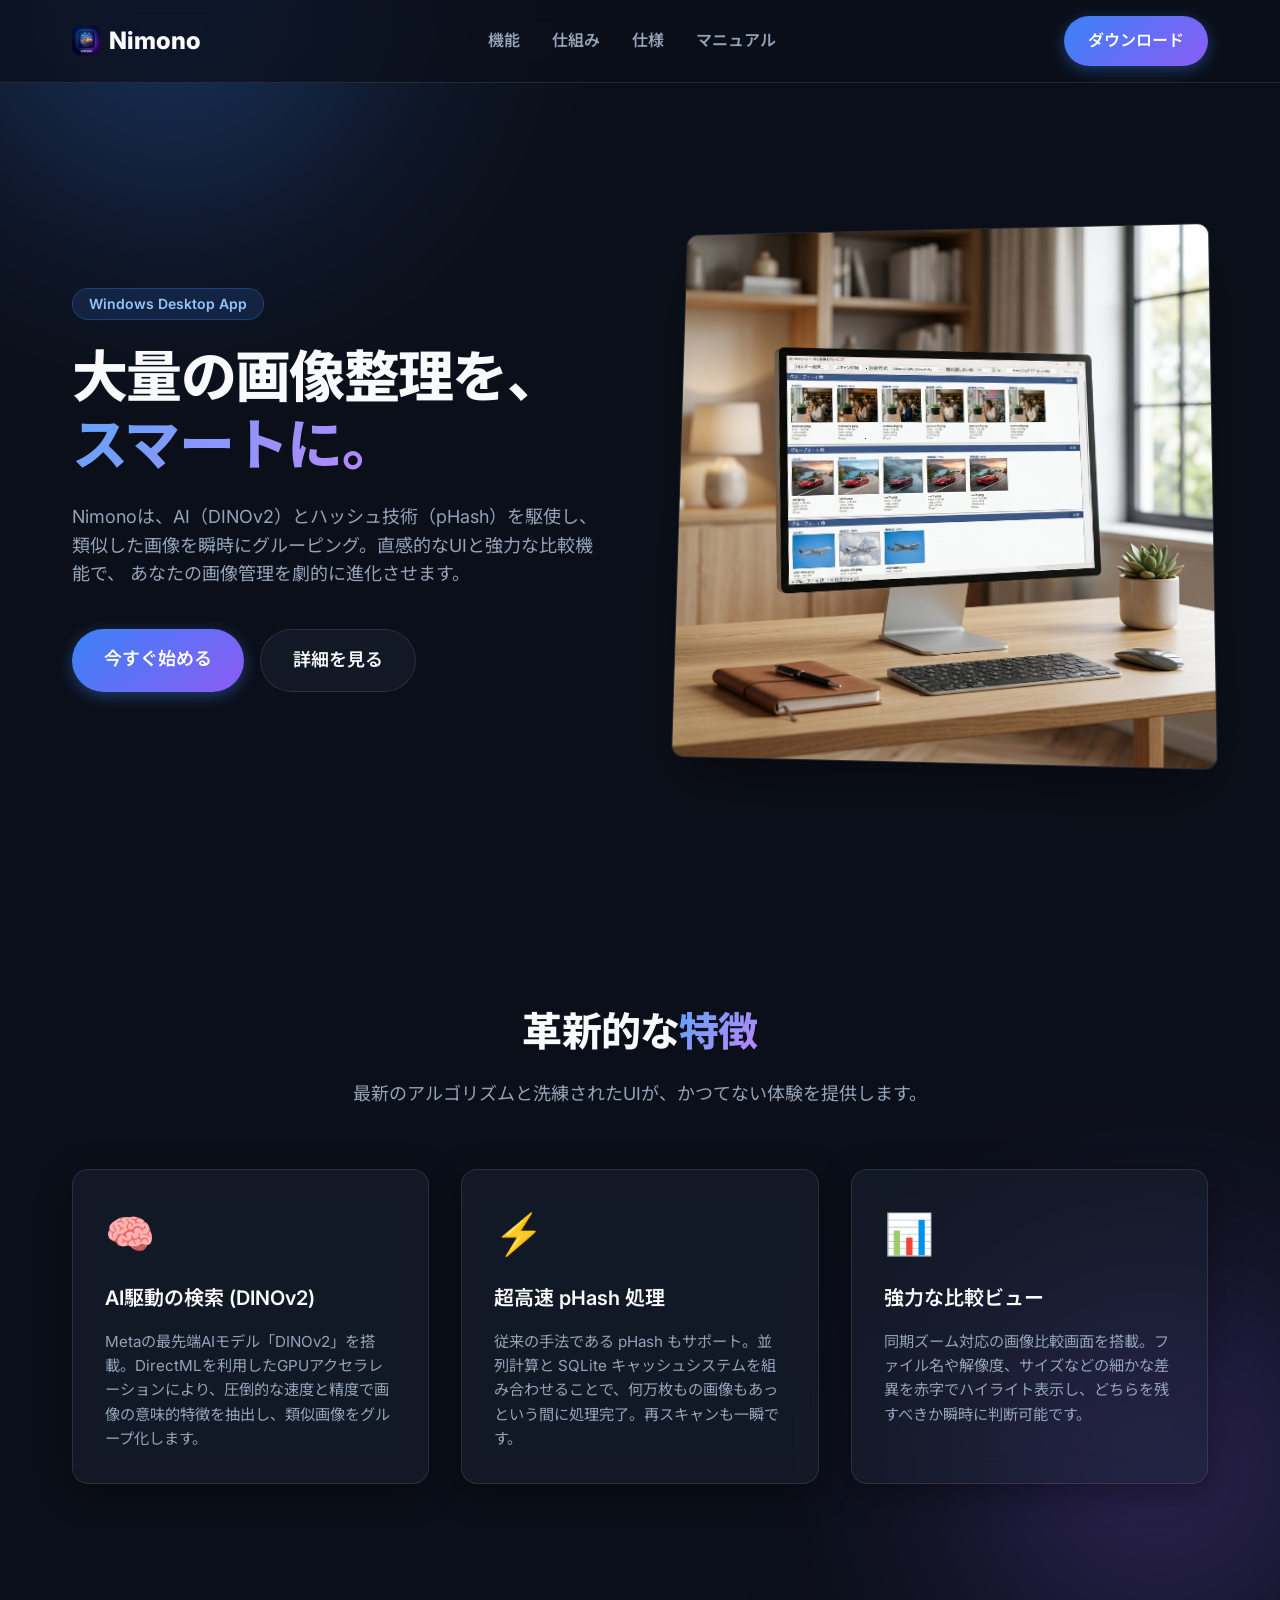
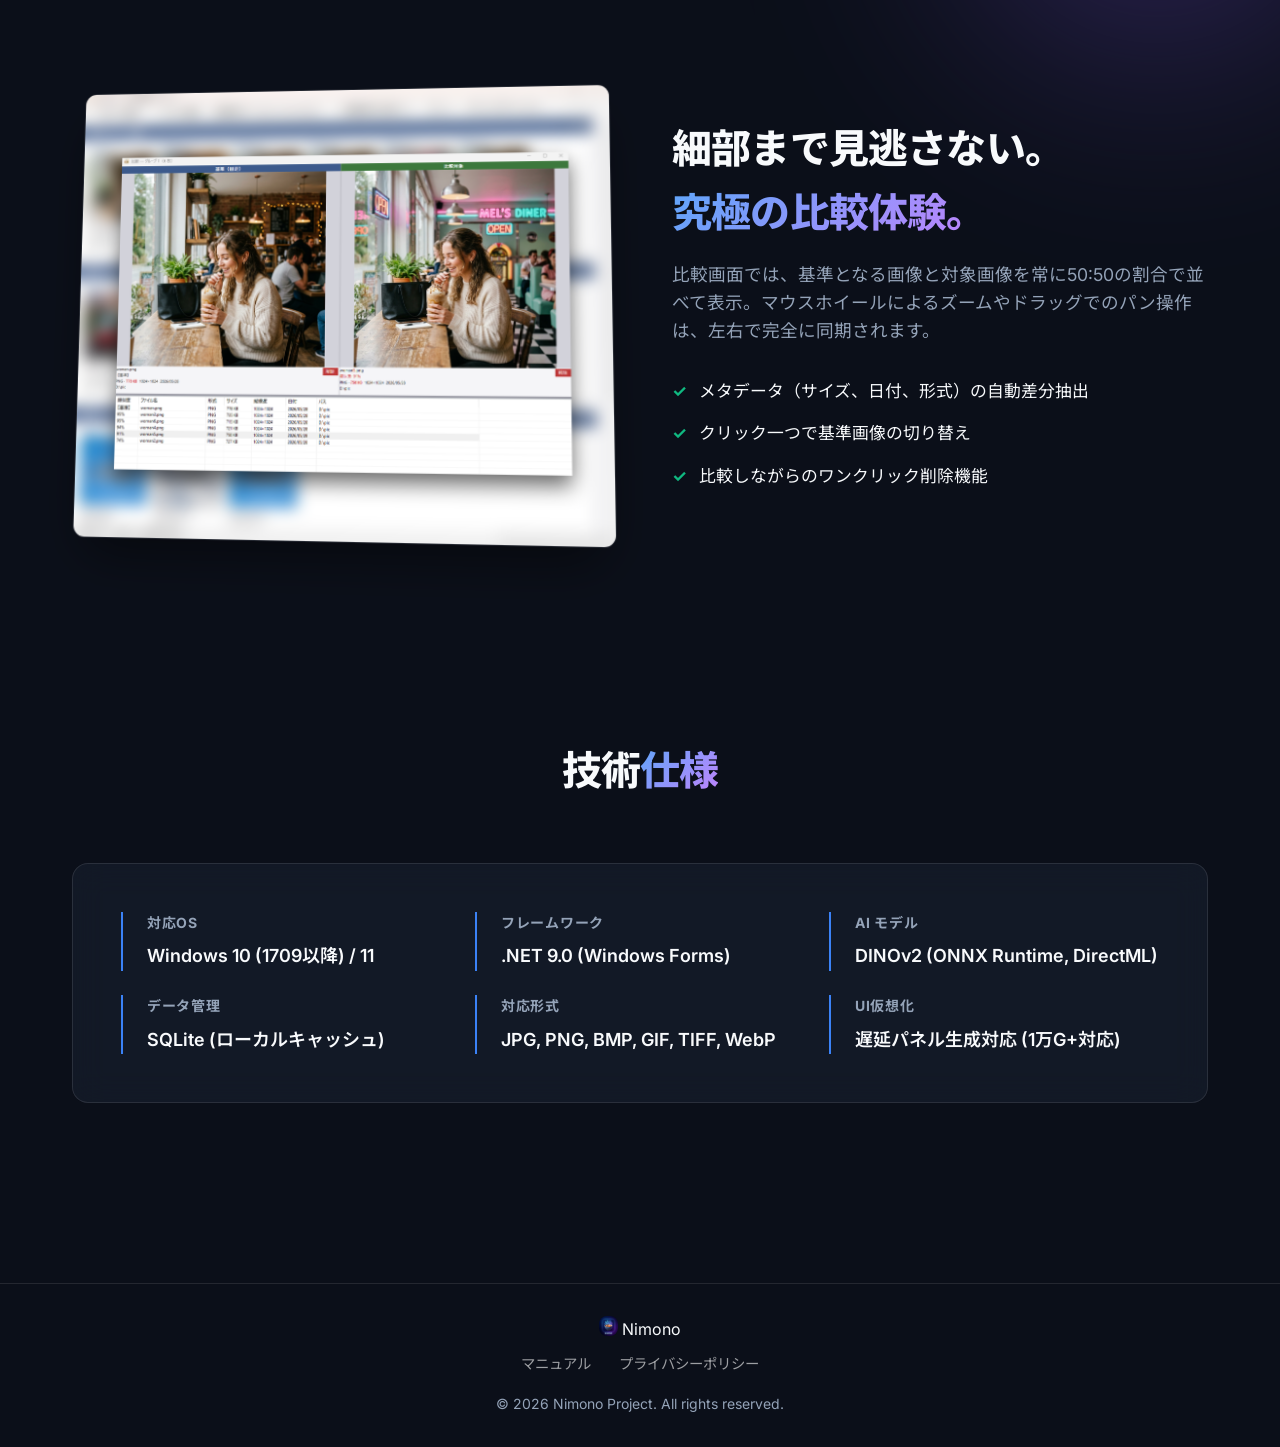
==== index.html @ a0f6e67c "docs: マニュアル(manual.html)と各種画像アセットを追加しプロジェクト構造を整理" ====
<!DOCTYPE html>
<html lang="ja">
<head>
    <meta charset="UTF-8">
    <meta name="viewport" content="width=device-width, initial-scale=1.0">
    <title>Nimono - 最先端の画像類似検索・グルーピングツール</title>
    <meta name="description" content="Nimonoは、DINOv2やpHashを利用して超高速に画像を整理・比較するWindowsデスクトップ向けアプリケーションです。">
    <link rel="preconnect" href="https://fonts.googleapis.com">
    <link rel="preconnect" href="https://fonts.gstatic.com" crossorigin>
    <link href="https://fonts.googleapis.com/css2?family=Inter:wght@300;400;600;800&family=Noto+Sans+JP:wght@300;400;600;800&display=swap" rel="stylesheet">
    <link rel="stylesheet" href="styles.css">
</head>
<body>
    <!-- Background Elements -->
    <div class="bg-shape shape-1"></div>
    <div class="bg-shape shape-2"></div>
    
    <!-- Header / Navigation -->
    <header class="glass-header">
        <div class="container header-container">
            <div class="logo">
                <img src="assets/Square44x44Logo.png" alt="Nimono" class="logo-icon" style="height: 1.2em; width: auto; border-radius: 8px;"> Nimono
            </div>
            <nav>
                <ul class="nav-links">
                    <li><a href="#features">機能</a></li>
                    <li><a href="#how-it-works">仕組み</a></li>
                    <li><a href="#specs">仕様</a></li>
                    <li><a href="manual.html">マニュアル</a></li>
                </ul>
            </nav>
            <a href="https://apps.microsoft.com/detail/9NK0KCN19QNZ?hl=ja-jp&gl=JP&ocid=pdpshare" class="btn btn-primary" target="_blank" rel="noopener noreferrer">ダウンロード</a>
        </div>
    </header>

    <!-- Hero Section -->
    <section class="hero">
        <div class="container hero-container">
            <div class="hero-content animate-on-scroll slide-up">
                <div class="badge">Windows Desktop App</div>
                <h1 class="hero-title">大量の画像整理を、<br><span class="text-gradient">スマートに。</span></h1>
                <p class="hero-description">
                    Nimonoは、AI（DINOv2）とハッシュ技術（pHash）を駆使し、
                    類似した画像を瞬時にグルーピング。直感的なUIと強力な比較機能で、
                    あなたの画像管理を劇的に進化させます。
                </p>
                <div class="hero-actions">
                    <a href="https://apps.microsoft.com/detail/9NK0KCN19QNZ?hl=ja-jp&gl=JP&ocid=pdpshare" class="btn btn-primary btn-large" target="_blank" rel="noopener noreferrer">今すぐ始める</a>
                    <a href="#features" class="btn btn-secondary btn-large">詳細を見る</a>
                </div>
            </div>
            <div class="hero-image animate-on-scroll slide-up delay-1">
                <div class="mockup-container">
                    <img src="assets/hero_mockup.png" alt="Nimono Main UI" class="mockup-img">
                </div>
            </div>
        </div>
    </section>

    <!-- Features Section -->
    <section id="features" class="features section-padding">
        <div class="container">
            <div class="section-header animate-on-scroll slide-up">
                <h2 class="section-title">革新的な<span class="text-gradient">特徴</span></h2>
                <p class="section-subtitle">最新のアルゴリズムと洗練されたUIが、かつてない体験を提供します。</p>
            </div>
            
            <div class="features-grid">
                <!-- Feature 1 -->
                <div class="feature-card glass-card animate-on-scroll slide-up delay-1">
                    <div class="feature-icon">🧠</div>
                    <h3 class="feature-title">AI駆動の検索 (DINOv2)</h3>
                    <p class="feature-desc">
                        Metaの最先端AIモデル「DINOv2」を搭載。DirectMLを利用したGPUアクセラレーションにより、圧倒的な速度と精度で画像の意味的特徴を抽出し、類似画像をグループ化します。
                    </p>
                </div>
                
                <!-- Feature 2 -->
                <div class="feature-card glass-card animate-on-scroll slide-up delay-2">
                    <div class="feature-icon">⚡</div>
                    <h3 class="feature-title">超高速 pHash 処理</h3>
                    <p class="feature-desc">
                        従来の手法である pHash もサポート。並列計算と SQLite キャッシュシステムを組み合わせることで、何万枚もの画像もあっという間に処理完了。再スキャンも一瞬です。
                    </p>
                </div>
                
                <!-- Feature 3 -->
                <div class="feature-card glass-card animate-on-scroll slide-up delay-3">
                    <div class="feature-icon">📊</div>
                    <h3 class="feature-title">強力な比較ビュー</h3>
                    <p class="feature-desc">
                        同期ズーム対応の画像比較画面を搭載。ファイル名や解像度、サイズなどの細かな差異を赤字でハイライト表示し、どちらを残すべきか瞬時に判断可能です。
                    </p>
                </div>
            </div>
        </div>
    </section>

    <!-- Deep Dive: Comparison -->
    <section class="deep-dive section-padding">
        <div class="container deep-dive-container">
            <div class="deep-dive-image animate-on-scroll slide-right">
                <div class="mockup-container">
                    <img src="assets/composite_mockup.png" alt="Nimono Comparison UI" class="mockup-img">
                </div>
            </div>
            <div class="deep-dive-content animate-on-scroll slide-left">
                <h2 class="section-title">細部まで見逃さない。<br><span class="text-gradient">究極の比較体験。</span></h2>
                <p class="deep-dive-desc">
                    比較画面では、基準となる画像と対象画像を常に50:50の割合で並べて表示。マウスホイールによるズームやドラッグでのパン操作は、左右で完全に同期されます。
                </p>
                <ul class="feature-list">
                    <li><span class="check">✓</span> メタデータ（サイズ、日付、形式）の自動差分抽出</li>
                    <li><span class="check">✓</span> クリック一つで基準画像の切り替え</li>
                    <li><span class="check">✓</span> 比較しながらのワンクリック削除機能</li>
                </ul>
            </div>
        </div>
    </section>

    <!-- Technical Specs Section -->
    <section id="specs" class="specs section-padding">
        <div class="container">
            <div class="section-header animate-on-scroll slide-up">
                <h2 class="section-title">技術<span class="text-gradient">仕様</span></h2>
            </div>
            
            <div class="specs-grid animate-on-scroll slide-up delay-1">
                <div class="spec-item">
                    <h4 class="spec-label">対応OS</h4>
                    <p class="spec-value">Windows 10 (1709以降) / 11</p>
                </div>
                <div class="spec-item">
                    <h4 class="spec-label">フレームワーク</h4>
                    <p class="spec-value">.NET 9.0 (Windows Forms)</p>
                </div>
                <div class="spec-item">
                    <h4 class="spec-label">AI モデル</h4>
                    <p class="spec-value">DINOv2 (ONNX Runtime, DirectML)</p>
                </div>
                <div class="spec-item">
                    <h4 class="spec-label">データ管理</h4>
                    <p class="spec-value">SQLite (ローカルキャッシュ)</p>
                </div>
                <div class="spec-item">
                    <h4 class="spec-label">対応形式</h4>
                    <p class="spec-value">JPG, PNG, BMP, GIF, TIFF, WebP</p>
                </div>
                <div class="spec-item">
                    <h4 class="spec-label">UI仮想化</h4>
                    <p class="spec-value">遅延パネル生成対応 (1万G+対応)</p>
                </div>
            </div>
        </div>
    </section>

    <!-- Footer -->
    <footer class="footer glass-footer">
        <div class="container footer-container" style="display: flex; flex-direction: column; align-items: center; gap: 8px;">
            <div class="footer-logo">
                <img src="assets/Square44x44Logo.png" alt="Nimono" class="logo-icon" style="height: 1.2em; width: auto; border-radius: 8px;"> Nimono
            </div>
            <div class="footer-links" style="margin-bottom: 8px;">
                <a href="manual.html" style="color: rgba(255,255,255,0.6); text-decoration: none; margin-right: 24px; font-size: 0.9rem; transition: color 0.2s;" onmouseover="this.style.color='#fff'" onmouseout="this.style.color='rgba(255,255,255,0.6)'">マニュアル</a>
                <a href="privacy_policy.html" style="color: rgba(255,255,255,0.6); text-decoration: none; font-size: 0.9rem; transition: color 0.2s;" onmouseover="this.style.color='#fff'" onmouseout="this.style.color='rgba(255,255,255,0.6)'">プライバシーポリシー</a>
            </div>
            <p class="copyright">© 2026 Nimono Project. All rights reserved.</p>
        </div>
    </footer>

    <script src="script.js"></script>
</body>
</html>
---- styles.css ----
:root {
    /* Color Palette */
    --bg-color: #0b0f19;
    --text-primary: #f8fafc;
    --text-secondary: #94a3b8;
    
    --primary-color: #3b82f6;
    --primary-hover: #2563eb;
    --secondary-color: #8b5cf6;
    
    --glass-bg: rgba(30, 41, 59, 0.4);
    --glass-border: rgba(255, 255, 255, 0.1);
    --glass-shadow: 0 8px 32px 0 rgba(0, 0, 0, 0.37);
    
    /* Typography */
    --font-main: 'Inter', 'Noto Sans JP', sans-serif;
    
    /* Animation */
    --transition-fast: 0.2s ease;
    --transition-normal: 0.4s ease;
    --transition-slow: 0.8s cubic-bezier(0.22, 1, 0.36, 1);
}

* {
    margin: 0;
    padding: 0;
    box-sizing: border-box;
}

body {
    font-family: var(--font-main);
    background-color: var(--bg-color);
    color: var(--text-primary);
    line-height: 1.6;
    overflow-x: hidden;
    position: relative;
}

/* Background Animated Shapes */
.bg-shape {
    position: absolute;
    border-radius: 50%;
    filter: blur(120px);
    z-index: -1;
    opacity: 0.5;
    animation: float 20s infinite alternate ease-in-out;
}

.shape-1 {
    top: -10%;
    left: -10%;
    width: 600px;
    height: 600px;
    background: radial-gradient(circle, var(--primary-color) 0%, transparent 70%);
}

.shape-2 {
    top: 40%;
    right: -10%;
    width: 500px;
    height: 500px;
    background: radial-gradient(circle, var(--secondary-color) 0%, transparent 70%);
    animation-delay: -5s;
}

@keyframes float {
    0% { transform: translate(0, 0) scale(1); }
    100% { transform: translate(50px, 50px) scale(1.1); }
}

/* Layout Utilities */
.container {
    max-width: 1200px;
    margin: 0 auto;
    padding: 0 2rem;
}

.section-padding {
    padding: 100px 0;
}

/* Typography Utilities */
.text-gradient {
    background: linear-gradient(135deg, #60a5fa, #c084fc);
    -webkit-background-clip: text;
    -webkit-text-fill-color: transparent;
    background-clip: text;
}

.section-header {
    text-align: center;
    margin-bottom: 60px;
}

.section-title {
    font-size: 2.5rem;
    font-weight: 800;
    margin-bottom: 1rem;
    letter-spacing: -0.02em;
}

.section-subtitle {
    font-size: 1.125rem;
    color: var(--text-secondary);
    max-width: 600px;
    margin: 0 auto;
}

/* Buttons */
.btn {
    display: inline-block;
    padding: 0.75rem 1.5rem;
    border-radius: 9999px;
    font-weight: 600;
    text-decoration: none;
    transition: var(--transition-normal);
    cursor: pointer;
    border: none;
    font-family: inherit;
    font-size: 1rem;
}

.btn-large {
    padding: 1rem 2rem;
    font-size: 1.125rem;
}

.btn-primary {
    background: linear-gradient(135deg, var(--primary-color), var(--secondary-color));
    color: white;
    box-shadow: 0 4px 15px rgba(59, 130, 246, 0.4);
}

.btn-primary:hover {
    transform: translateY(-2px);
    box-shadow: 0 6px 20px rgba(59, 130, 246, 0.6);
}

.btn-secondary {
    background: var(--glass-bg);
    color: var(--text-primary);
    border: 1px solid var(--glass-border);
    backdrop-filter: blur(10px);
}

.btn-secondary:hover {
    background: rgba(255, 255, 255, 0.1);
    transform: translateY(-2px);
}

/* Header */
.glass-header {
    position: fixed;
    top: 0;
    width: 100%;
    z-index: 1000;
    background: rgba(11, 15, 25, 0.7);
    backdrop-filter: blur(12px);
    border-bottom: 1px solid var(--glass-border);
    padding: 1rem 0;
    transition: var(--transition-normal);
}

.header-container {
    display: flex;
    justify-content: space-between;
    align-items: center;
}

.logo {
    font-size: 1.5rem;
    font-weight: 800;
    display: flex;
    align-items: center;
    gap: 0.5rem;
}

.nav-links {
    display: flex;
    list-style: none;
    gap: 2rem;
}

.nav-links a {
    color: var(--text-secondary);
    text-decoration: none;
    font-weight: 600;
    transition: var(--transition-fast);
}

.nav-links a:hover {
    color: var(--text-primary);
}

/* Hero Section */
.hero {
    min-height: 100vh;
    display: flex;
    align-items: center;
    padding-top: 80px; /* Header offset */
}

.hero-container {
    display: grid;
    grid-template-columns: 1fr 1fr;
    gap: 4rem;
    align-items: center;
}

.badge {
    display: inline-block;
    padding: 0.25rem 1rem;
    background: rgba(59, 130, 246, 0.15);
    border: 1px solid rgba(59, 130, 246, 0.3);
    color: #93c5fd;
    border-radius: 9999px;
    font-size: 0.875rem;
    font-weight: 600;
    margin-bottom: 1.5rem;
}

.hero-title {
    font-size: 3.5rem;
    font-weight: 800;
    line-height: 1.2;
    margin-bottom: 1.5rem;
    letter-spacing: -0.03em;
}

.hero-description {
    font-size: 1.125rem;
    color: var(--text-secondary);
    margin-bottom: 2.5rem;
}

.hero-actions {
    display: flex;
    gap: 1rem;
}

/* Mockup Display */
.mockup-container {
    position: relative;
    border-radius: 12px;
    overflow: hidden;
    box-shadow: 0 25px 50px -12px rgba(0, 0, 0, 0.5);
    border: 1px solid var(--glass-border);
    transform: perspective(1000px) rotateY(-5deg) rotateX(5deg);
    transition: var(--transition-normal);
}

.mockup-container:hover {
    transform: perspective(1000px) rotateY(0) rotateX(0);
}

.mockup-img {
    width: 100%;
    height: auto;
    display: block;
}

/* Features Section */
.features-grid {
    display: grid;
    grid-template-columns: repeat(3, 1fr);
    gap: 2rem;
}

.glass-card {
    background: var(--glass-bg);
    backdrop-filter: blur(16px);
    border: 1px solid var(--glass-border);
    border-radius: 16px;
    padding: 2rem;
    box-shadow: var(--glass-shadow);
    transition: var(--transition-normal);
}

.glass-card:hover {
    transform: translateY(-5px);
    background: rgba(40, 55, 75, 0.5);
    border-color: rgba(255, 255, 255, 0.2);
}

.feature-icon {
    font-size: 2.5rem;
    margin-bottom: 1rem;
}

.feature-title {
    font-size: 1.25rem;
    font-weight: 600;
    margin-bottom: 1rem;
}

.feature-desc {
    color: var(--text-secondary);
    font-size: 0.95rem;
}

/* Deep Dive (Comparison) Section */
.deep-dive-container {
    display: grid;
    grid-template-columns: 1fr 1fr;
    gap: 4rem;
    align-items: center;
}

.feature-list {
    list-style: none;
    margin-top: 2rem;
}

.feature-list li {
    margin-bottom: 1rem;
    display: flex;
    align-items: center;
    gap: 0.75rem;
    font-size: 1.05rem;
}

.check {
    color: #10b981;
    font-weight: bold;
}

.deep-dive-desc {
    color: var(--text-secondary);
    font-size: 1.1rem;
}

/* Specs Section */
.specs-grid {
    display: grid;
    grid-template-columns: repeat(auto-fit, minmax(250px, 1fr));
    gap: 1.5rem;
    background: var(--glass-bg);
    backdrop-filter: blur(16px);
    border: 1px solid var(--glass-border);
    border-radius: 16px;
    padding: 3rem;
}

.spec-item {
    border-left: 2px solid var(--primary-color);
    padding-left: 1.5rem;
}

.spec-label {
    color: var(--text-secondary);
    font-size: 0.875rem;
    text-transform: uppercase;
    letter-spacing: 0.05em;
    margin-bottom: 0.5rem;
}

.spec-value {
    font-size: 1.125rem;
    font-weight: 600;
}

/* Footer */
.glass-footer {
    border-top: 1px solid var(--glass-border);
    padding: 2rem 0;
    margin-top: 5rem;
}

.footer-container {
    display: flex;
    justify-content: space-between;
    align-items: center;
}

.copyright {
    color: var(--text-secondary);
    font-size: 0.875rem;
}

/* Animation Classes */
.animate-on-scroll {
    opacity: 0;
    visibility: hidden;
}

.slide-up {
    transform: translateY(30px);
}

.slide-right {
    transform: translateX(-30px);
}

.slide-left {
    transform: translateX(30px);
}

.is-visible {
    opacity: 1;
    visibility: visible;
    transform: translate(0);
    transition: opacity var(--transition-slow), transform var(--transition-slow);
}

.delay-1 { transition-delay: 0.1s; }
.delay-2 { transition-delay: 0.2s; }
.delay-3 { transition-delay: 0.3s; }

/* Responsive */
@media (max-width: 992px) {
    .hero-container, .deep-dive-container {
        grid-template-columns: 1fr;
        text-align: center;
    }
    
    .hero-title {
        font-size: 2.75rem;
    }
    
    .hero-actions {
        justify-content: center;
    }
    
    .nav-links {
        display: none;
    }
    
    .features-grid {
        grid-template-columns: 1fr;
    }
    
    .deep-dive-image {
        order: -1;
    }
    
    .feature-list li {
        justify-content: center;
    }
}
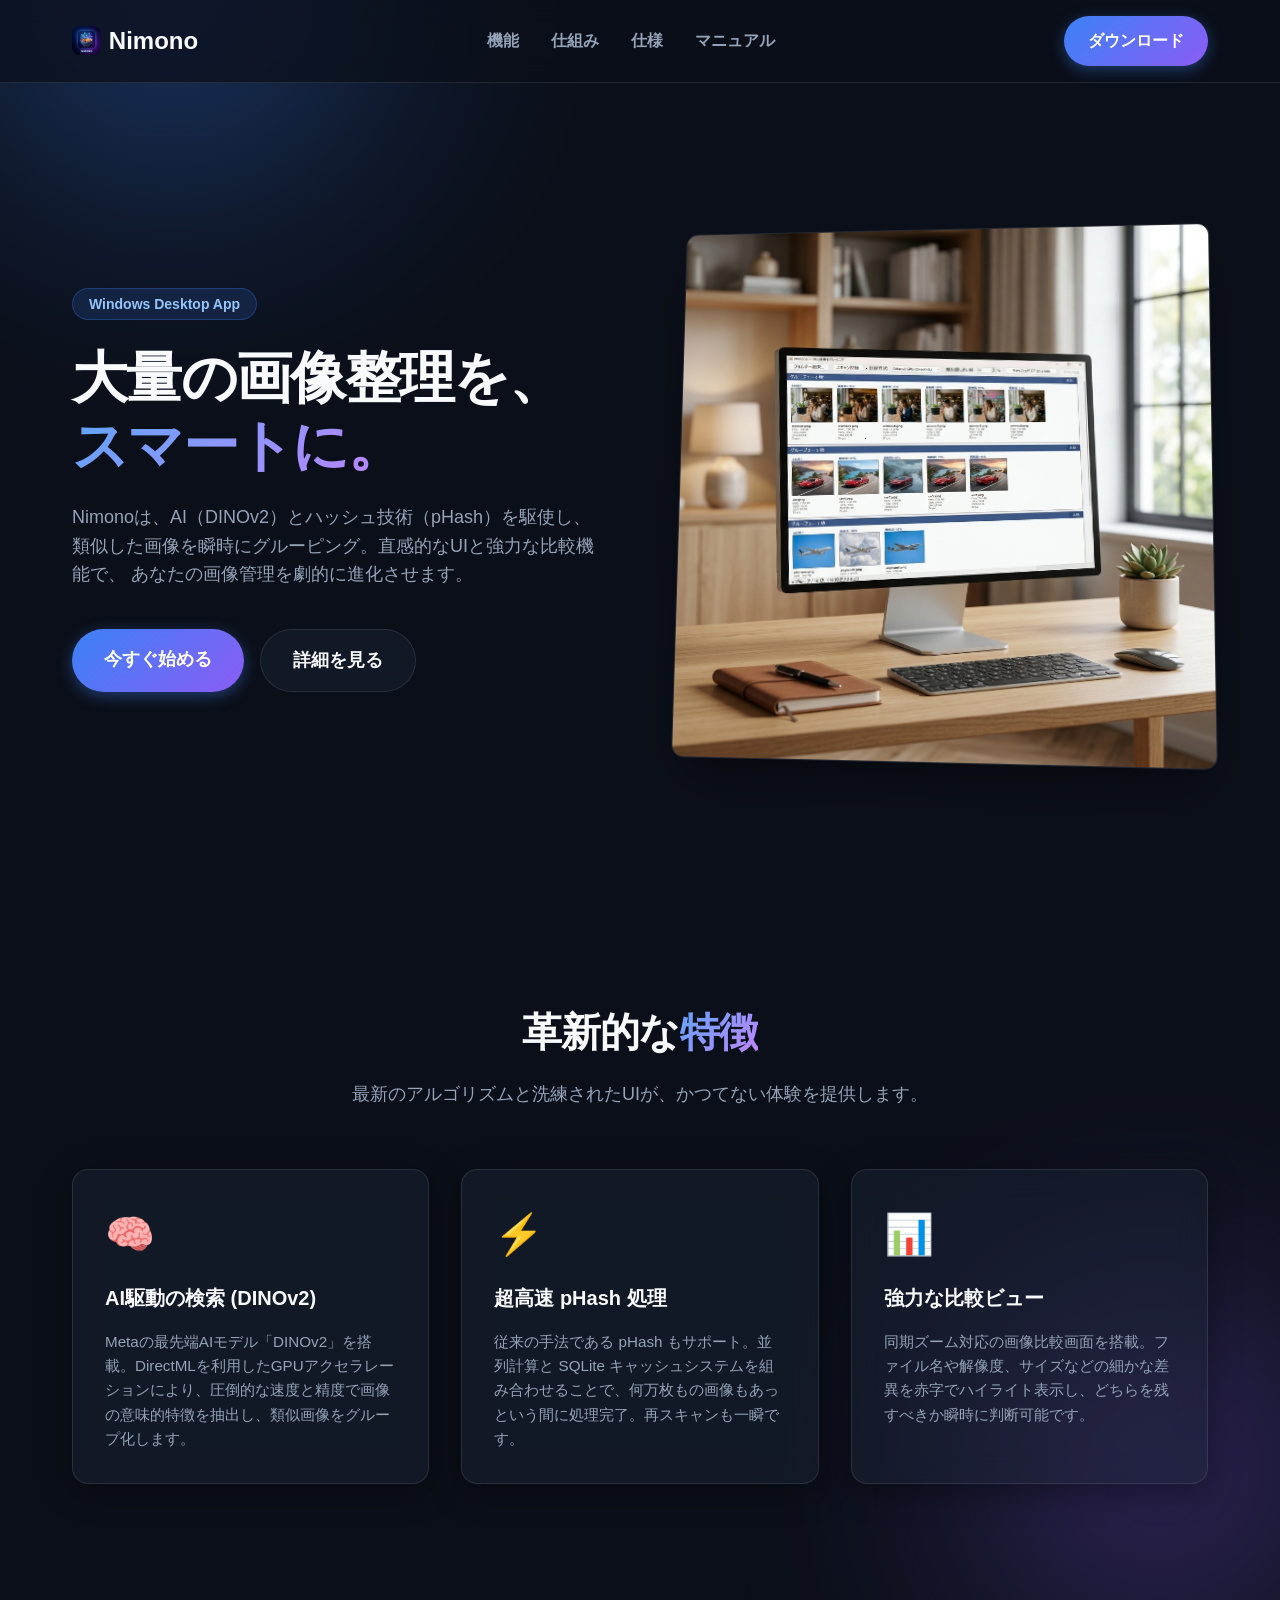
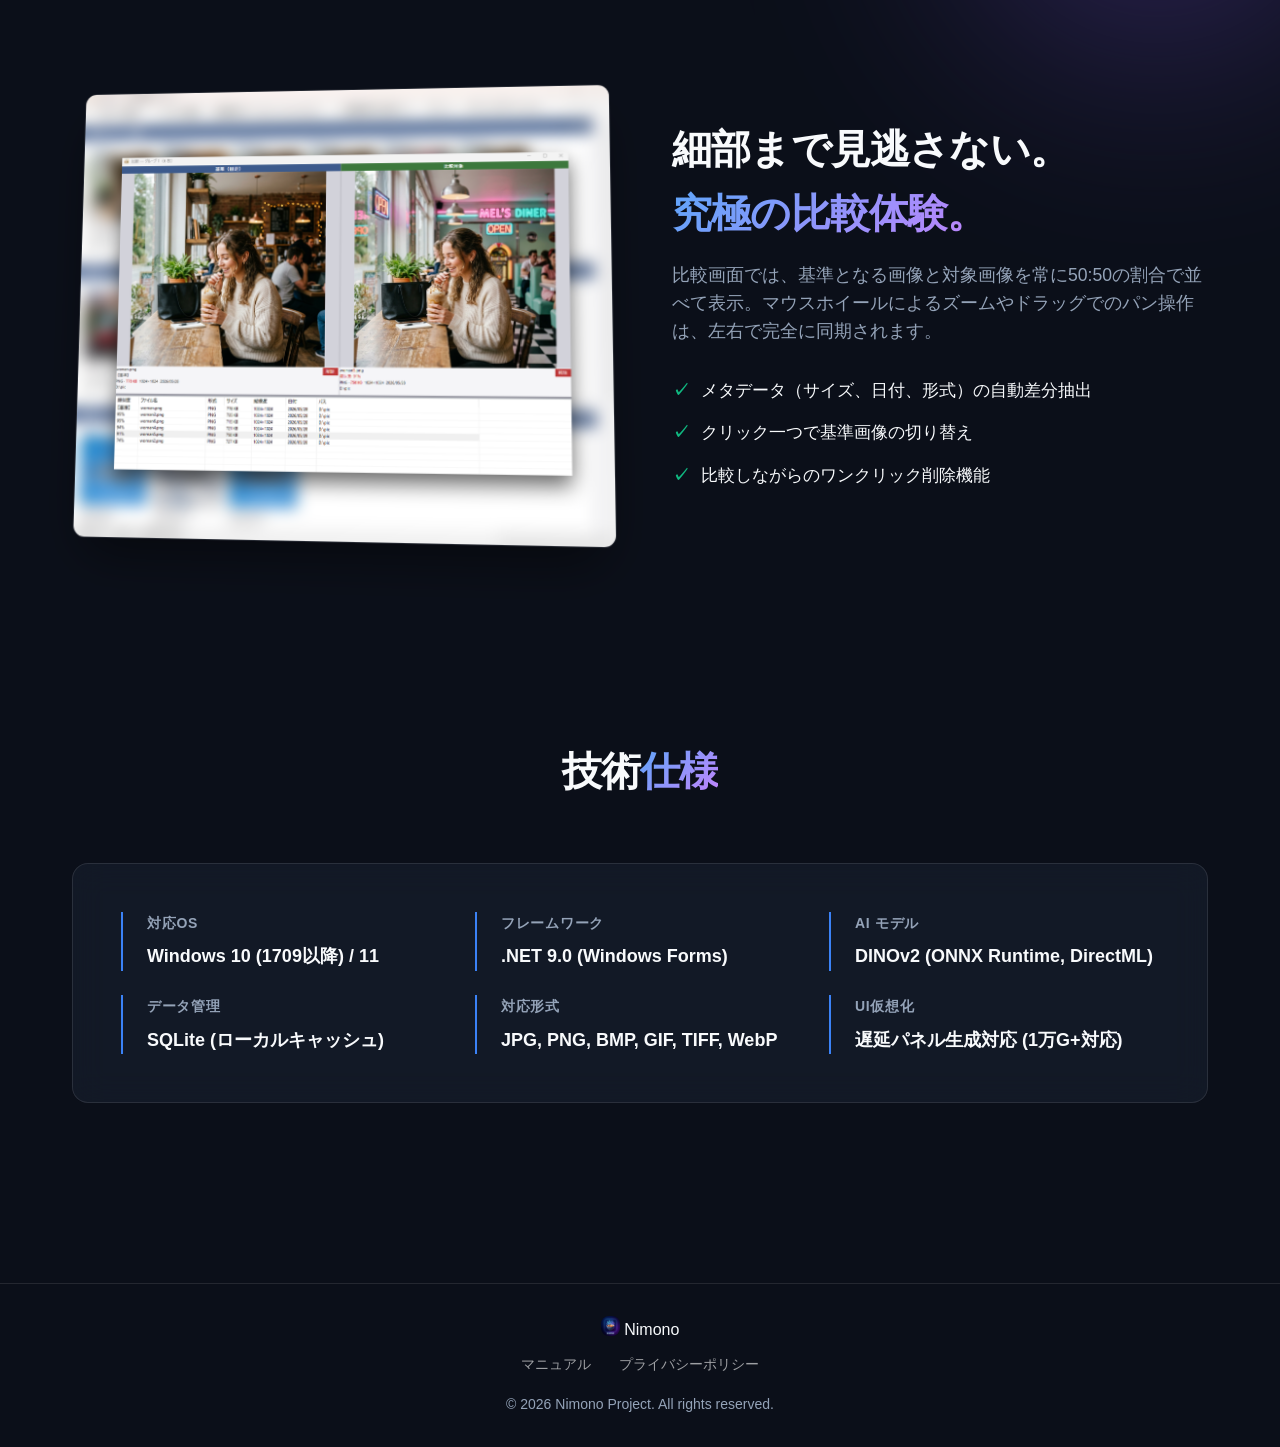
==== commit 97eb50d5: "v1.0.3.0へのバージョンアップおよびWeb用ファビコンの設定" ====
--- a/index.html
+++ b/index.html
@@ -7,7 +7,9 @@
     <meta name="description" content="Nimonoは、DINOv2やpHashを利用して超高速に画像を整理・比較するWindowsデスクトップ向けアプリケーションです。">
     <link rel="preconnect" href="https://fonts.googleapis.com">
     <link rel="preconnect" href="https://fonts.gstatic.com" crossorigin>
-    <link href="https://fonts.googleapis.com/css2?family=Inter:wght@300;400;600;800&family=Noto+Sans+JP:wght@300;400;600;800&display=swap" rel="stylesheet">
+    <link rel="icon" type="image/png" sizes="32x32" href="assets/Square44x44Logo.png">
+    <link rel="icon" type="image/png" sizes="180x180" href="assets/Square300x300Logo.png">
+    <link rel="apple-touch-icon" href="assets/Square300x300Logo.png">
     <link rel="stylesheet" href="styles.css">
 </head>
 <body>
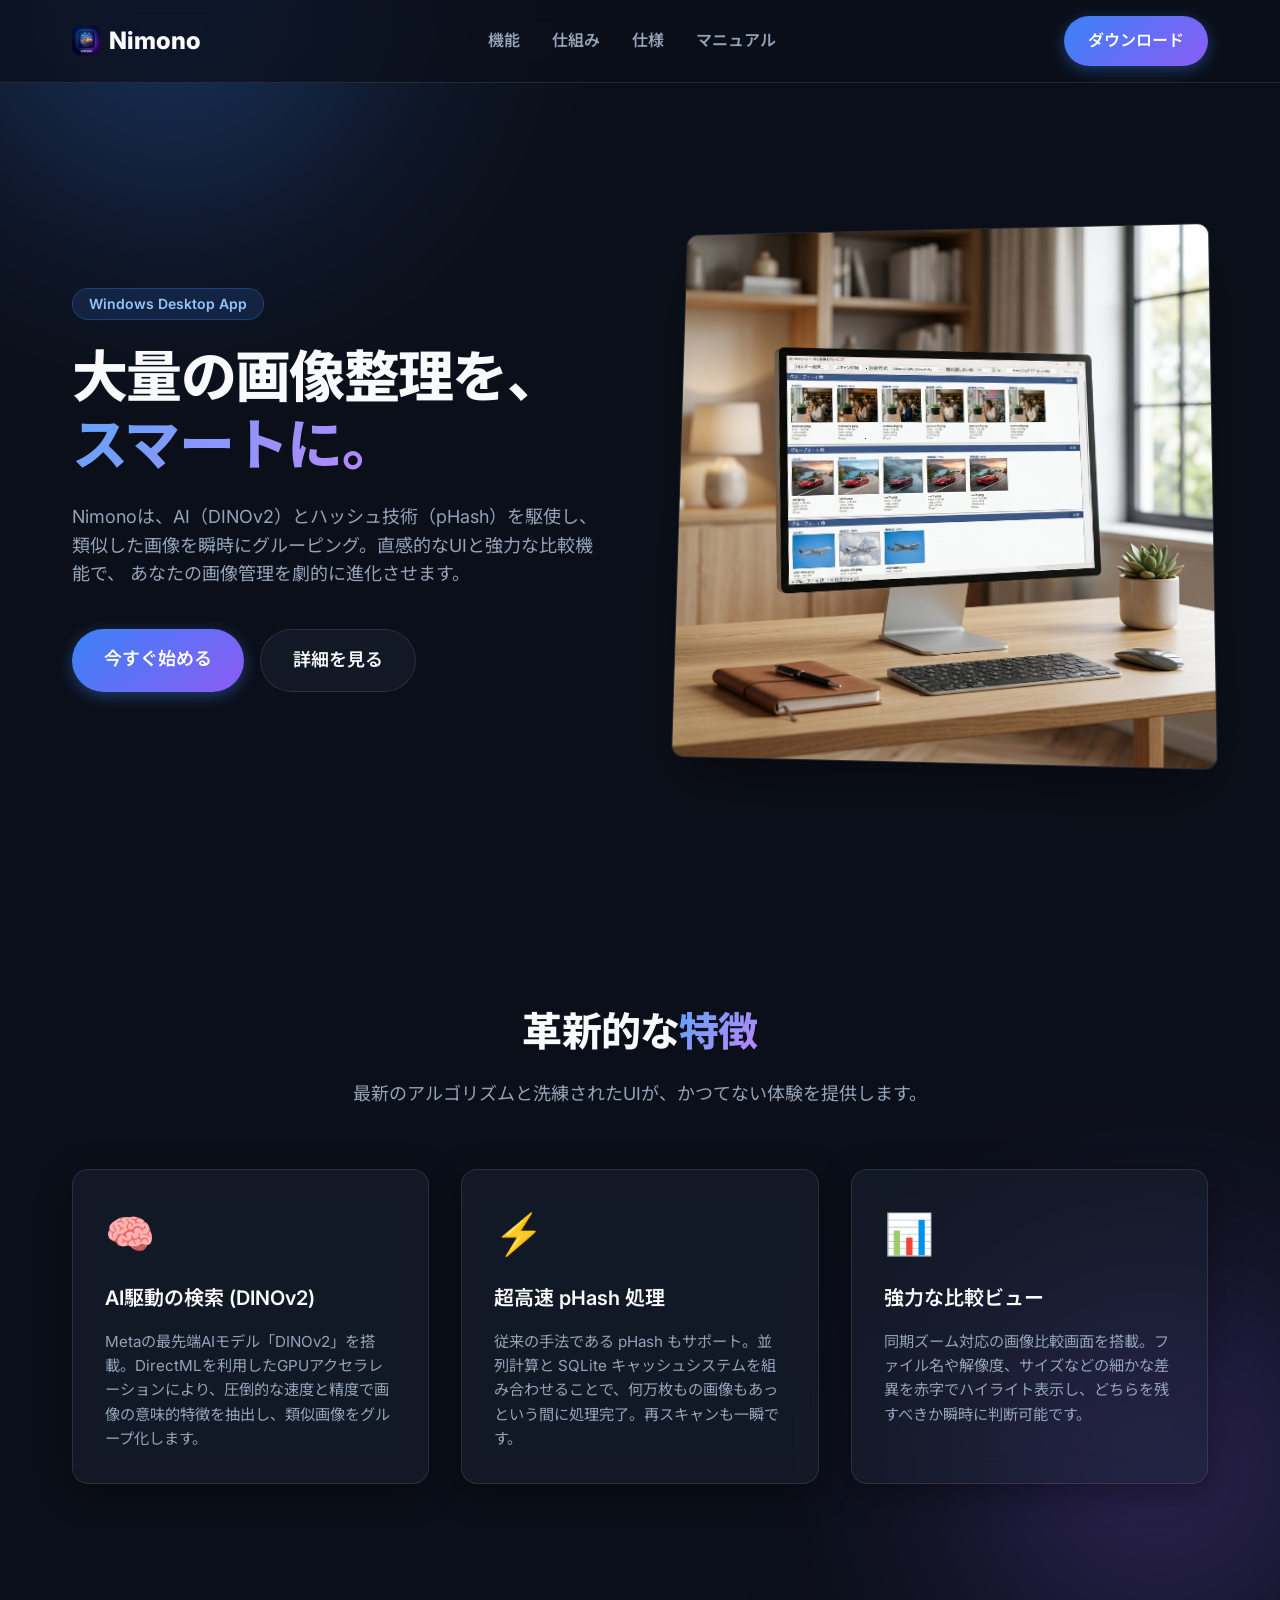
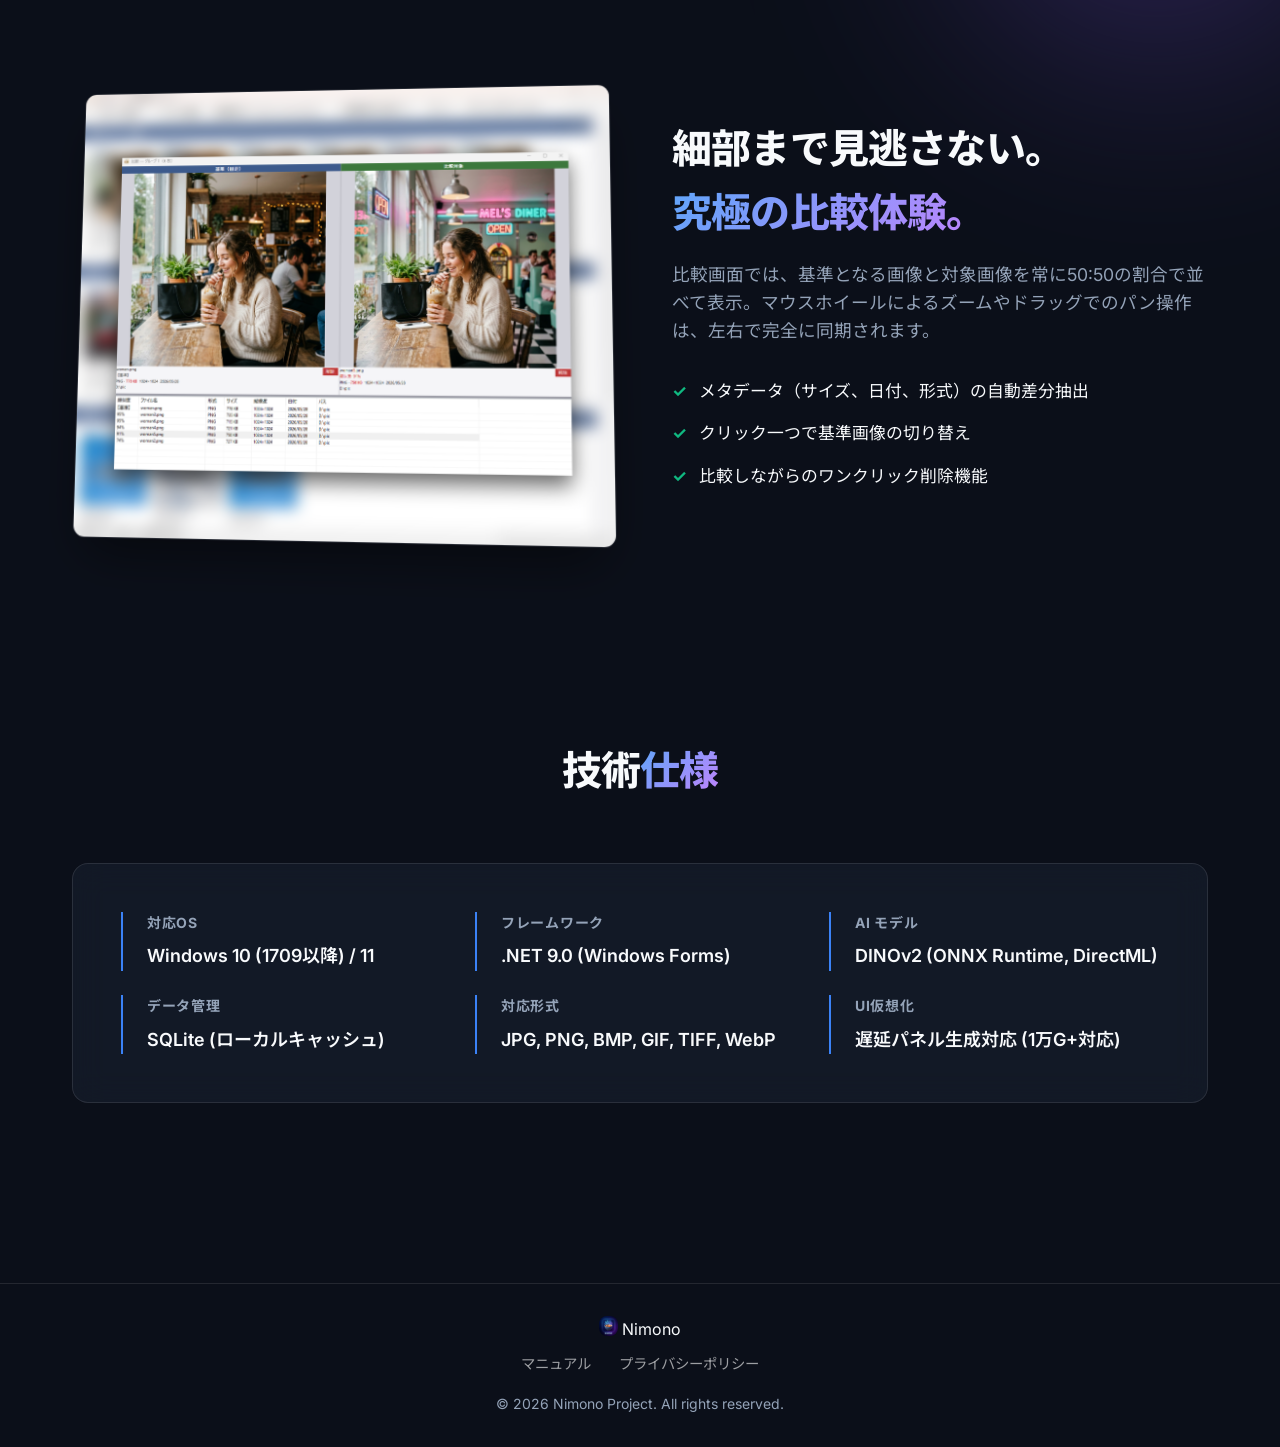
==== commit fd645fd3: "fix(web): index.html と privacy_policy.html の Google Fonts の link を復旧 97eb50d でファビコンの link を追加した際、Goo" ====
--- a/index.html
+++ b/index.html
@@ -7,6 +7,7 @@
     <meta name="description" content="Nimonoは、DINOv2やpHashを利用して超高速に画像を整理・比較するWindowsデスクトップ向けアプリケーションです。">
     <link rel="preconnect" href="https://fonts.googleapis.com">
     <link rel="preconnect" href="https://fonts.gstatic.com" crossorigin>
+    <link href="https://fonts.googleapis.com/css2?family=Inter:wght@300;400;600;800&family=Noto+Sans+JP:wght@300;400;600;800&display=swap" rel="stylesheet">
     <link rel="icon" type="image/png" sizes="32x32" href="assets/Square44x44Logo.png">
     <link rel="icon" type="image/png" sizes="180x180" href="assets/Square300x300Logo.png">
     <link rel="apple-touch-icon" href="assets/Square300x300Logo.png">
